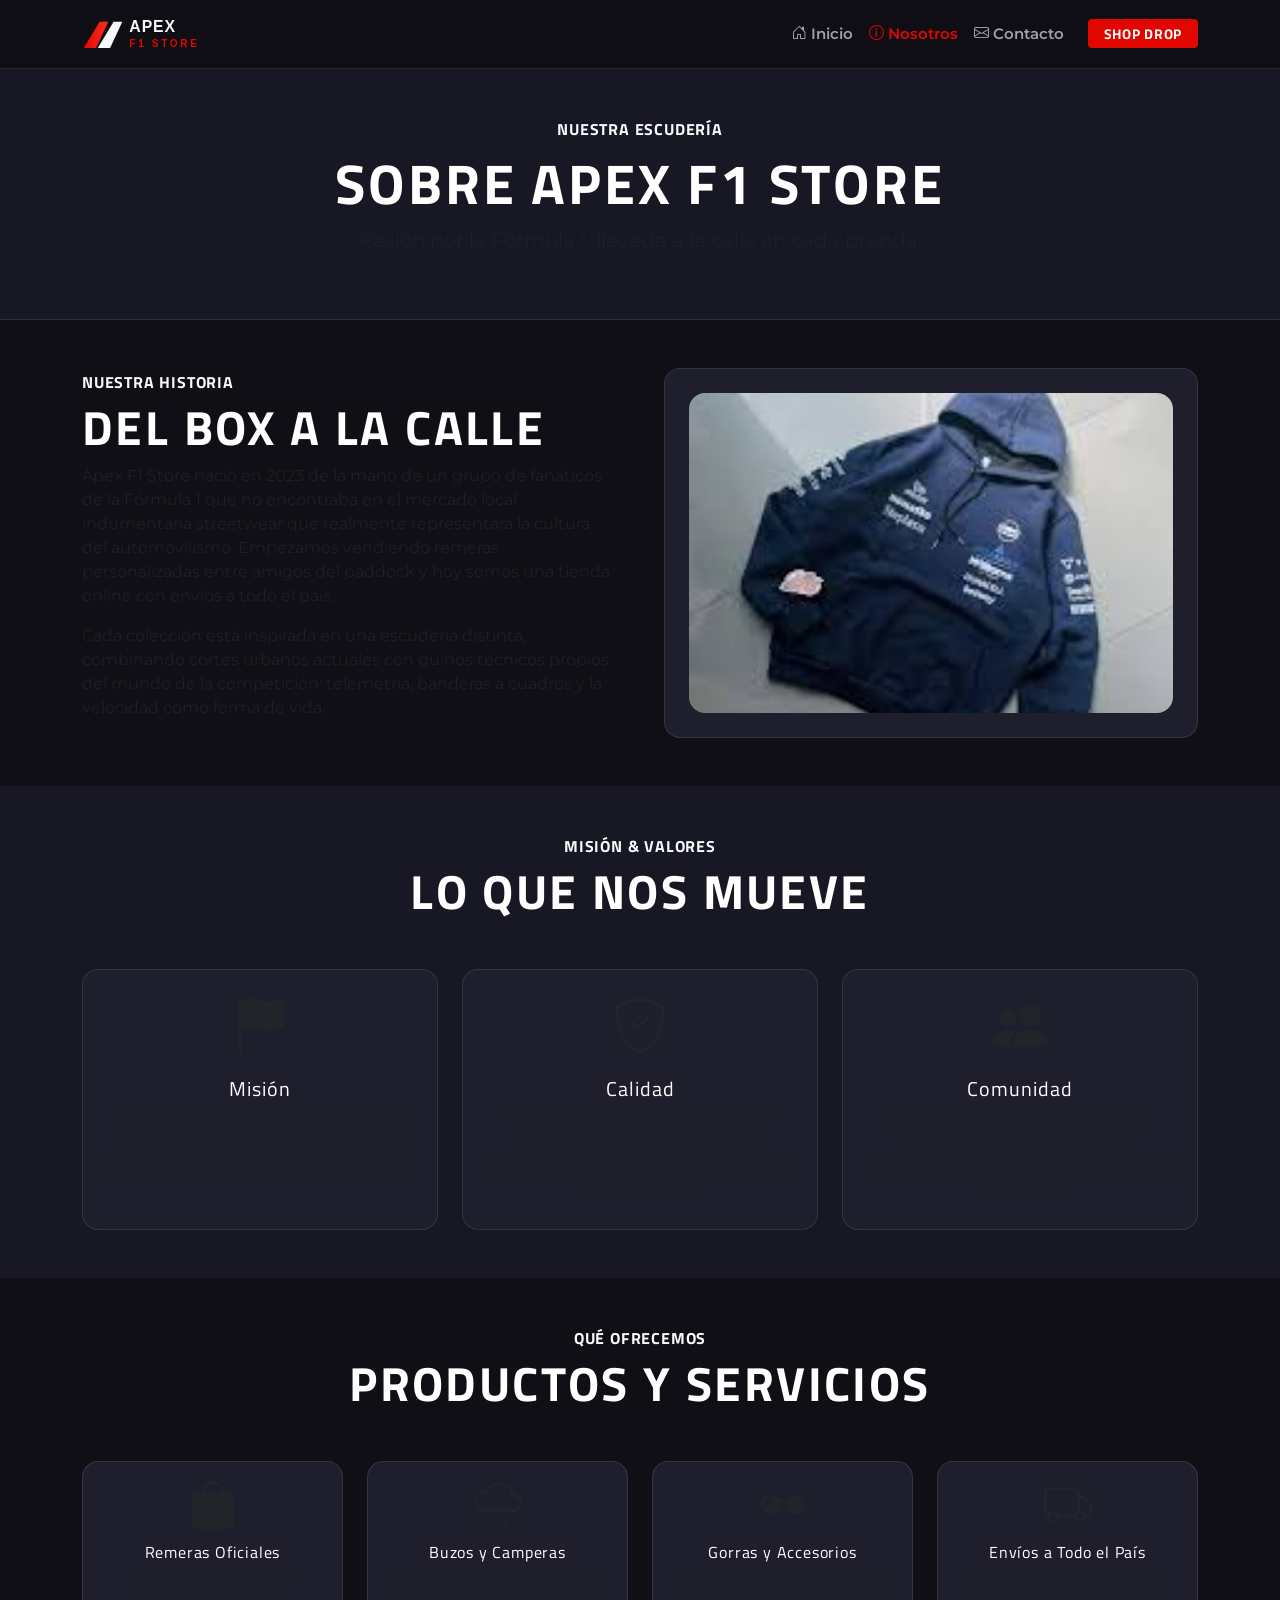
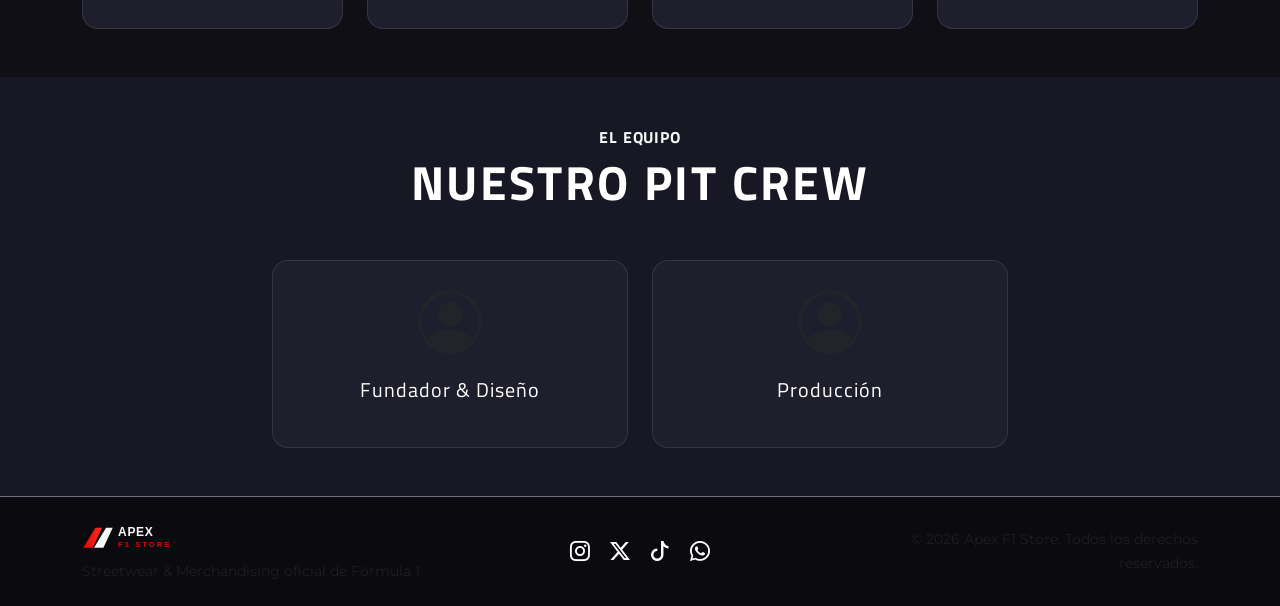
==== Tp Emprendimiento/info.html @ a6452fa3 "Add files via upload" ====
<!DOCTYPE html>
<html lang="es">
<head>
  <meta charset="UTF-8" />
  <meta name="viewport" content="width=device-width, initial-scale=1.0" />
  <title>Nosotros | Apex F1 Store</title>

  <!-- Google Fonts -->
  <link rel="preconnect" href="https://fonts.googleapis.com">
  <link rel="preconnect" href="https://fonts.gstatic.com" crossorigin>
  <link href="https://fonts.googleapis.com/css2?family=Montserrat:wght@400;600;700;800;900&family=Titillium+Web:ital,wght@0,400;0,700;1,700;1,900&display=swap" rel="stylesheet">

  <!-- Bootstrap 5 CSS -->
  <link href="https://cdn.jsdelivr.net/npm/bootstrap@5.3.2/dist/css/bootstrap.min.css" rel="stylesheet">
  <!-- Bootstrap Icons -->
  <link rel="stylesheet" href="https://cdn.jsdelivr.net/npm/bootstrap-icons@1.11.1/font/bootstrap-icons.css">

  <!-- CSS Personalizado -->
  <link rel="stylesheet" href="styles.css" />
</head>
<body>

  <!-- NAVBAR BOOTSTRAP -->
  <nav class="navbar navbar-expand-lg sticky-top">
    <div class="container">
      <a class="navbar-brand d-flex align-items-center" href="index.html">
        <img src="img/logo.svg" alt="Apex F1 Store Logo" class="brand-logo me-2">
      </a>
      <button class="navbar-toggler text-white border-0" type="button" data-bs-toggle="collapse" data-bs-target="#mainNavbar" aria-controls="mainNavbar" aria-expanded="false" aria-label="Navegación">
        <i class="bi bi-list fs-2 text-white"></i>
      </button>
      <div class="collapse navbar-collapse" id="mainNavbar">
        <ul class="navbar-nav ms-auto mb-2 mb-lg-0 align-items-lg-center">
          <li class="nav-item">
            <a class="nav-link" href="index.html"><i class="bi bi-house-door me-1"></i>Inicio</a>
          </li>
          <li class="nav-item">
            <a class="nav-link active" href="info.html"><i class="bi bi-info-circle me-1"></i>Nosotros</a>
          </li>
          <li class="nav-item">
            <a class="nav-link" href="contacto.html"><i class="bi bi-envelope me-1"></i>Contacto</a>
          </li>
          <li class="nav-item ms-lg-3">
            <a class="btn btn-f1-red btn-sm px-3 fw-bold font-racing" href="index.html#catalogo">SHOP DROP</a>
          </li>
        </ul>
      </div>
    </div>
  </nav>

  <!-- ENCABEZADO DE PÁGINA -->
  <header class="page-header py-5">
    <div class="container text-center">
      <span class="text-f1-red fw-bold text-uppercase tracking-widest font-racing">Nuestra Escudería</span>
      <h1 class="display-4 font-racing fw-bold text-white mt-2">SOBRE APEX F1 STORE</h1>
      <p class="text-muted lead">Pasión por la Fórmula 1, llevada a la calle en cada prenda.</p>
    </div>
  </header>

  <!-- HISTORIA -->
  <section class="py-5">
    <div class="container">
      <div class="row align-items-center g-5">
        <div class="col-lg-6">
          <span class="text-f1-red font-racing text-uppercase fw-bold">Nuestra Historia</span>
          <h2 class="display-5 font-racing fw-bold text-white mt-1">DEL BOX A LA CALLE</h2>
          <p class="text-muted">
            Apex F1 Store nació en 2023 de la mano de un grupo de fanáticos de la Fórmula 1 que no encontraba
            en el mercado local indumentaria streetwear que realmente representara la cultura del automovilismo.
            Empezamos vendiendo remeras personalizadas entre amigos del paddock y hoy somos una tienda online
            con envíos a todo el país.
          </p>
          <p class="text-muted">
            Cada colección está inspirada en una escudería distinta, combinando cortes urbanos actuales con
            guiños técnicos propios del mundo de la competición: telemetría, banderas a cuadros y la velocidad
            como forma de vida.
          </p>
        </div>
        <div class="col-lg-6">
          <div class="card card-product p-4 h-100">
            <img src="img/buzo-williams-2025.jpg" class="rounded-4 w-100" style="height: 320px; object-fit: cover;" alt="Historia Apex F1 Store">
          </div>
        </div>
      </div>
    </div>
  </section>

  <!-- MISIÓN Y VALORES -->
  <section class="py-5 bg-dark-panel">
    <div class="container">
      <div class="text-center mb-5">
        <span class="text-f1-red font-racing text-uppercase fw-bold">Misión &amp; Valores</span>
        <h2 class="display-5 font-racing fw-bold text-white mt-1">LO QUE NOS MUEVE</h2>
      </div>
      <div class="row g-4">
        <div class="col-md-4">
          <div class="card card-product h-100 p-4 text-center">
            <i class="bi bi-flag-fill display-4 text-f1-red mb-3"></i>
            <h5 class="font-racing text-white">Misión</h5>
            <p class="text-muted mb-0">Acercar la pasión por la F1 a cualquier persona a través de indumentaria de calidad, diseño propio y precios justos.</p>
          </div>
        </div>
        <div class="col-md-4">
          <div class="card card-product h-100 p-4 text-center">
            <i class="bi bi-shield-check display-4 text-f1-red mb-3"></i>
            <h5 class="font-racing text-white">Calidad</h5>
            <p class="text-muted mb-0">Trabajamos con telas premium y procesos de estampado de alta densidad para que cada prenda dure temporadas.</p>
          </div>
        </div>
        <div class="col-md-4">
          <div class="card card-product h-100 p-4 text-center">
            <i class="bi bi-people-fill display-4 text-f1-red mb-3"></i>
            <h5 class="font-racing text-white">Comunidad</h5>
            <p class="text-muted mb-0">Construimos una comunidad de fanáticos del motorsport que comparten drops, sorteos y contenido exclusivo.</p>
          </div>
        </div>
      </div>
    </div>
  </section>

  <!-- PRODUCTOS / SERVICIOS -->
  <section class="py-5">
    <div class="container">
      <div class="text-center mb-5">
        <span class="text-f1-red font-racing text-uppercase fw-bold">Qué Ofrecemos</span>
        <h2 class="display-5 font-racing fw-bold text-white mt-1">PRODUCTOS Y SERVICIOS</h2>
      </div>
      <div class="row g-4">
        <div class="col-md-3 col-6">
          <div class="card card-product h-100 p-3 text-center">
            <i class="bi bi-bag-fill display-5 text-f1-red mb-2"></i>
            <h6 class="font-racing text-white">Remeras Oficiales</h6>
            <p class="text-muted small mb-0">Diseños exclusivos por escudería.</p>
          </div>
        </div>
        <div class="col-md-3 col-6">
          <div class="card card-product h-100 p-3 text-center">
            <i class="bi bi-cloud-snow display-5 text-f1-red mb-2"></i>
            <h6 class="font-racing text-white">Buzos y Camperas</h6>
            <p class="text-muted small mb-0">Abrigo premium para cualquier clima.</p>
          </div>
        </div>
        <div class="col-md-3 col-6">
          <div class="card card-product h-100 p-3 text-center">
            <i class="bi bi-sunglasses display-5 text-f1-red mb-2"></i>
            <h6 class="font-racing text-white">Gorras y Accesorios</h6>
            <p class="text-muted small mb-0">Coleccionables de tus pilotos favoritos.</p>
          </div>
        </div>
        <div class="col-md-3 col-6">
          <div class="card card-product h-100 p-3 text-center">
            <i class="bi bi-truck display-5 text-f1-red mb-2"></i>
            <h6 class="font-racing text-white">Envíos a Todo el País</h6>
            <p class="text-muted small mb-0">Empaque premium estilo pit stop.</p>
          </div>
        </div>
      </div>
    </div>
  </section>

  <!-- EQUIPO -->
  <section class="py-5 bg-dark-panel">
    <div class="container">
      <div class="text-center mb-5">
        <span class="text-f1-red font-racing text-uppercase fw-bold">El Equipo</span>
        <h2 class="display-5 font-racing fw-bold text-white mt-1">NUESTRO PIT CREW</h2>
      </div>
      <div class="row g-4 justify-content-center">
        <div class="col-md-4 col-sm-6">
          <div class="card card-product h-100 p-4 text-center">
            <i class="bi bi-person-circle display-3 text-f1-red mb-3"></i>
            <h5 class="font-racing text-white mb-0">Fundador &amp; Diseño</h5>
            <span class="text-muted small">Dirección creativa y diseño de colecciones</span>
          </div>
        </div>
        <div class="col-md-4 col-sm-6">
          <div class="card card-product h-100 p-4 text-center">
            <i class="bi bi-person-circle display-3 text-f1-red mb-3"></i>
            <h5 class="font-racing text-white mb-0">Producción</h5>
            <span class="text-muted small">Calidad, confección y control de stock</span>
          </div>
        </div>
      </div>
    </div>
  </section>

  <!-- FOOTER -->
  <footer class="footer py-4 border-top border-secondary">
    <div class="container">
      <div class="row align-items-center gy-3">
        <div class="col-md-4 text-center text-md-start">
          <img src="img/logo.svg" alt="Apex F1 Store Logo" class="footer-logo mb-2">
          <p class="text-muted small mb-0">Streetwear & Merchandising oficial de Fórmula 1.</p>
        </div>
        <div class="col-md-4 text-center">
          <div class="social-links">
            <a href="#" class="me-3 text-white fs-5"><i class="bi bi-instagram"></i></a>
            <a href="#" class="me-3 text-white fs-5"><i class="bi bi-twitter-x"></i></a>
            <a href="#" class="me-3 text-white fs-5"><i class="bi bi-tiktok"></i></a>
            <a href="#" class="text-white fs-5"><i class="bi bi-whatsapp"></i></a>
          </div>
        </div>
        <div class="col-md-4 text-center text-md-end">
          <span class="text-muted small">&copy; <span id="year"></span> Apex F1 Store. Todos los derechos reservados.</span>
        </div>
      </div>
    </div>
  </footer>

  <!-- BOTÓN VOLVER ARRIBA -->
  <button id="btn-back-to-top" class="btn btn-f1-red btn-floating" title="Volver arriba">
    <i class="bi bi-arrow-up"></i>
  </button>

  <!-- Bootstrap 5 JS Bundle -->
  <script src="https://cdn.jsdelivr.net/npm/bootstrap@5.3.2/dist/js/bootstrap.bundle.min.js"></script>
  <!-- JS Personalizado -->
  <script src="script.js"></script>
</body>
</html>
---- Tp Emprendimiento/styles.css ----
/* PALETA DE COLORES Y VARIABLES F1 */
:root {
  --f1-red: #e10600;
  --f1-red-hover: #b80500;
  --bg-dark: #0f0f15;
  --bg-dark-panel: #181824;
  --bg-card: #1e1e2d;
  --text-light: #f8f9fa;
  --text-muted: #a0a0b0;
  --border-subtle: rgba(255, 255, 255, 0.1);
  --font-racing: 'Titillium Web', 'Montserrat', sans-serif;
  --font-body: 'Montserrat', sans-serif;
}

body {
  background-color: var(--bg-dark);
  color: var(--text-light);
  font-family: var(--font-body);
  overflow-x: hidden;
}

.font-racing {
  font-family: var(--font-racing);
  letter-spacing: 0.05em;
}

/* NAVBAR */
.navbar {
  background-color: rgba(15, 15, 21, 0.94);
  backdrop-filter: blur(12px);
  border-bottom: 1px solid var(--border-subtle);
}

.brand-logo {
  height: 42px;
  width: auto;
}

.navbar-nav .nav-link {
  color: var(--text-muted);
  font-weight: 600;
  font-size: 0.95rem;
  transition: color 0.3s ease;
}

.navbar-nav .nav-link:hover,
.navbar-nav .nav-link.active {
  color: var(--f1-red) !important;
}

/* BOTONES */
.btn-f1-red {
  background-color: var(--f1-red);
  color: #ffffff;
  border: none;
  transition: all 0.3s ease;
}

.btn-f1-red:hover {
  background-color: var(--f1-red-hover);
  color: #ffffff;
  transform: translateY(-2px);
  box-shadow: 0 8px 20px rgba(225, 6, 0, 0.4);
}

.btn-outline-f1 {
  border: 1px solid var(--f1-red);
  color: var(--f1-red);
  background: transparent;
  transition: all 0.3s ease;
}

.btn-outline-f1:hover {
  background-color: var(--f1-red);
  color: #ffffff;
}

/* CARRUSEL DE IMÁGENES */
.carousel-img {
  height: 60vh;
  min-height: 400px;
  object-fit: cover;
  filter: brightness(0.75);
}

.carousel-overlay {
  position: absolute;
  top: 0;
  left: 0;
  width: 100%;
  height: 100%;
  background: linear-gradient(180deg, rgba(15,15,21,0.2) 0%, rgba(15,15,21,0.9) 100%);
  z-index: 1;
}

.carousel-caption {
  z-index: 2;
  bottom: 15%;
}

/* STRIP DE MARCAS */
.brand-strip {
  background-color: #12121a;
  font-family: var(--font-racing);
  font-weight: 700;
  letter-spacing: 0.2em;
  color: var(--text-muted);
  font-size: 0.85rem;
}

/* BOTONES DE FILTRO */
.btn-filter {
  background-color: var(--bg-dark-panel);
  color: var(--text-muted);
  border: 1px solid var(--border-subtle);
  border-radius: 30px;
  padding: 6px 18px;
  font-weight: 600;
  transition: all 0.3s ease;
}

.btn-filter:hover,
.btn-filter.active {
  background-color: var(--f1-red);
  color: #ffffff;
  border-color: var(--f1-red);
}

/* TARJETAS DE PRODUCTOS */
.card-product {
  background-color: var(--bg-card);
  border: 1px solid var(--border-subtle);
  border-radius: 16px;
  overflow: hidden;
  position: relative;
  transition: transform 0.3s ease, box-shadow 0.3s ease;
}

.card-product:hover {
  transform: translateY(-8px);
  box-shadow: 0 12px 30px rgba(0, 0, 0, 0.5);
  border-color: var(--f1-red);
}

.card-product .card-img-top {
  height: 280px;
  object-fit: cover;
}

.badge-tag {
  position: absolute;
  top: 12px;
  left: 12px;
  background-color: rgba(225, 6, 0, 0.88);
  color: #ffffff;
  padding: 4px 12px;
  border-radius: 20px;
  font-size: 0.75rem;
  font-weight: 700;
  text-transform: uppercase;
}

.price-tag {
  font-family: var(--font-racing);
  font-size: 1.25rem;
  font-weight: 800;
  color: #ffffff;
}

/* SECCIÓN PIT STOP */
.bg-dark-panel {
  background-color: var(--bg-dark-panel);
}

.pit-box-card {
  background: linear-gradient(145deg, #181824, #12121a);
}

/* FORMULARIOS */
.form-f1 {
  background-color: var(--bg-dark);
  border: 1px solid var(--border-subtle);
  color: #ffffff;
  border-radius: 8px;
  padding: 12px 16px;
}

.form-f1:focus {
  background-color: var(--bg-dark);
  border-color: var(--f1-red);
  color: #ffffff;
  box-shadow: 0 0 0 0.25rem rgba(225, 6, 0, 0.25);
}

/* FOOTER */
.footer {
  background-color: #0b0b0f;
}

.footer-logo {
  height: 32px;
}

/* ENCABEZADO DE PÁGINAS INTERNAS (Nosotros / Contacto) */
.page-header {
  background-color: var(--bg-dark-panel);
  border-bottom: 1px solid var(--border-subtle);
}

/* BOTÓN VOLVER ARRIBA */
.btn-floating {
  position: fixed;
  bottom: 24px;
  right: 24px;
  width: 48px;
  height: 48px;
  border-radius: 50%;
  display: none;
  align-items: center;
  justify-content: center;
  z-index: 999;
  box-shadow: 0 4px 15px rgba(225, 6, 0, 0.5);
}
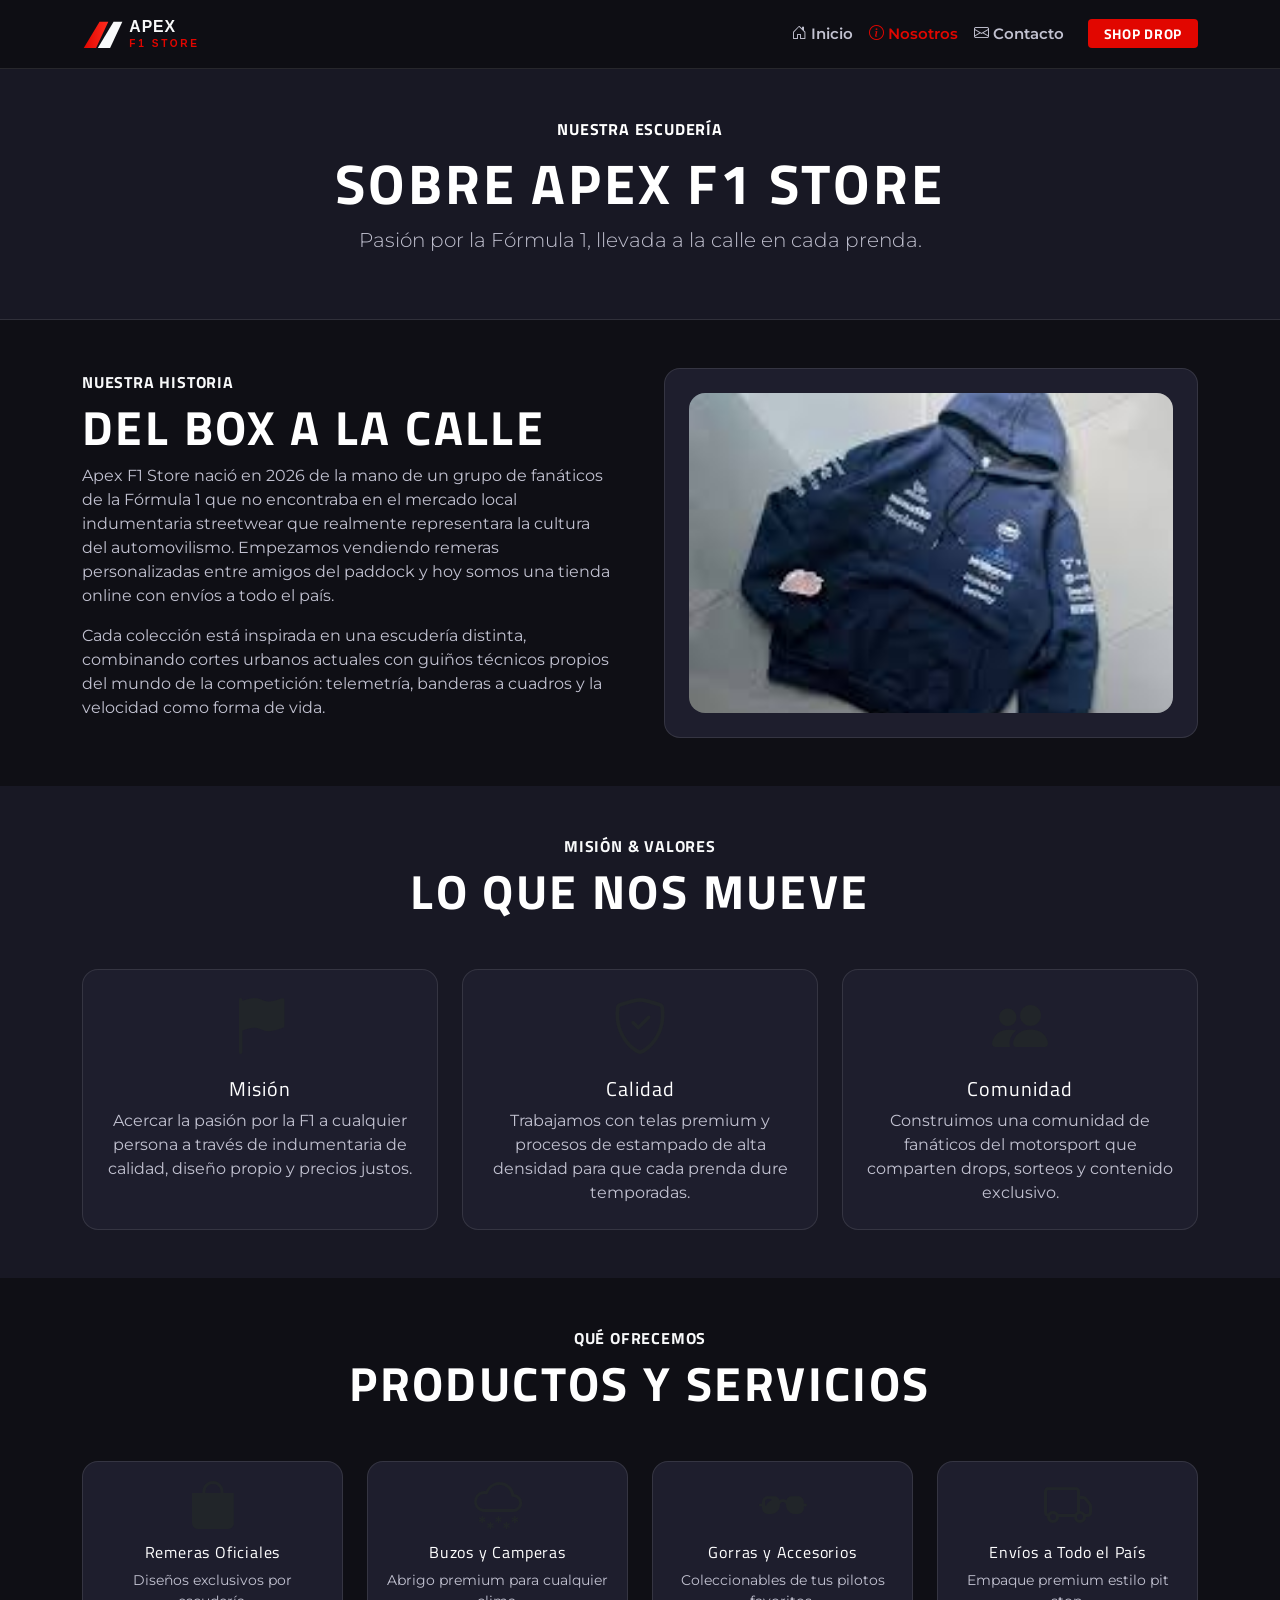
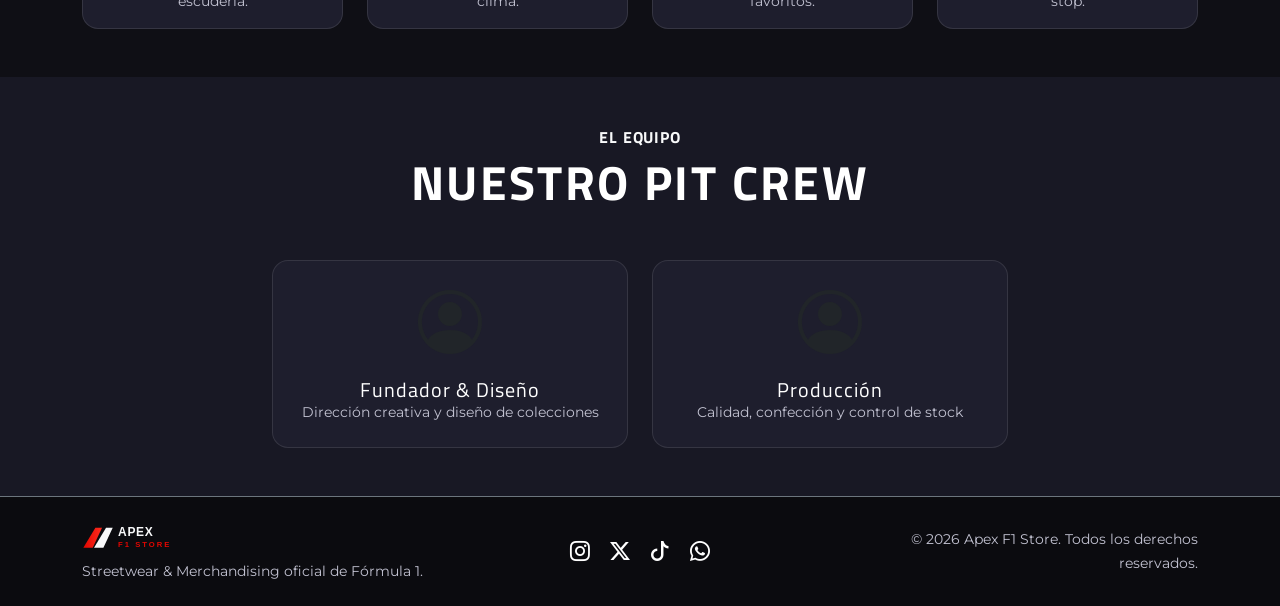
==== commit 3f1109af: "Add files via upload" ====
--- a/Tp Emprendimiento/info.html
+++ b/Tp Emprendimiento/info.html
@@ -1,220 +1,219 @@
 <!DOCTYPE html>
 <html lang="es">
+
 <head>
-  <meta charset="UTF-8" />
-  <meta name="viewport" content="width=device-width, initial-scale=1.0" />
-  <title>Nosotros | Apex F1 Store</title>
-
-  <!-- Google Fonts -->
-  <link rel="preconnect" href="https://fonts.googleapis.com">
-  <link rel="preconnect" href="https://fonts.gstatic.com" crossorigin>
-  <link href="https://fonts.googleapis.com/css2?family=Montserrat:wght@400;600;700;800;900&family=Titillium+Web:ital,wght@0,400;0,700;1,700;1,900&display=swap" rel="stylesheet">
-
-  <!-- Bootstrap 5 CSS -->
-  <link href="https://cdn.jsdelivr.net/npm/bootstrap@5.3.2/dist/css/bootstrap.min.css" rel="stylesheet">
-  <!-- Bootstrap Icons -->
-  <link rel="stylesheet" href="https://cdn.jsdelivr.net/npm/bootstrap-icons@1.11.1/font/bootstrap-icons.css">
-
-  <!-- CSS Personalizado -->
-  <link rel="stylesheet" href="styles.css" />
+    <meta charset="UTF-8" />
+    <meta name="viewport" content="width=device-width, initial-scale=1.0" />
+    <title>Nosotros | Apex F1 Store</title>
+
+    <!-- Google Fonts -->
+    <link rel="preconnect" href="https://fonts.googleapis.com">
+    <link rel="preconnect" href="https://fonts.gstatic.com" crossorigin>
+    <link href="https://fonts.googleapis.com/css2?family=Montserrat:wght@400;600;700;800;900&family=Titillium+Web:ital,wght@0,400;0,700;1,700;1,900&display=swap" rel="stylesheet">
+
+    <!-- Bootstrap 5 CSS -->
+    <link href="https://cdn.jsdelivr.net/npm/bootstrap@5.3.2/dist/css/bootstrap.min.css" rel="stylesheet">
+    <!-- Bootstrap Icons -->
+    <link rel="stylesheet" href="https://cdn.jsdelivr.net/npm/bootstrap-icons@1.11.1/font/bootstrap-icons.css">
+
+    <!-- CSS Personalizado -->
+    <link rel="stylesheet" href="styles.css" />
 </head>
+
 <body>
 
-  <!-- NAVBAR BOOTSTRAP -->
-  <nav class="navbar navbar-expand-lg sticky-top">
-    <div class="container">
-      <a class="navbar-brand d-flex align-items-center" href="index.html">
-        <img src="img/logo.svg" alt="Apex F1 Store Logo" class="brand-logo me-2">
-      </a>
-      <button class="navbar-toggler text-white border-0" type="button" data-bs-toggle="collapse" data-bs-target="#mainNavbar" aria-controls="mainNavbar" aria-expanded="false" aria-label="Navegación">
+    <!-- NAVBAR BOOTSTRAP -->
+    <nav class="navbar navbar-expand-lg sticky-top">
+        <div class="container">
+            <a class="navbar-brand d-flex align-items-center" href="index.html">
+                <img src="img/logo.svg" alt="Apex F1 Store Logo" class="brand-logo me-2">
+            </a>
+            <button class="navbar-toggler text-white border-0" type="button" data-bs-toggle="collapse" data-bs-target="#mainNavbar" aria-controls="mainNavbar" aria-expanded="false" aria-label="Navegación">
         <i class="bi bi-list fs-2 text-white"></i>
       </button>
-      <div class="collapse navbar-collapse" id="mainNavbar">
-        <ul class="navbar-nav ms-auto mb-2 mb-lg-0 align-items-lg-center">
-          <li class="nav-item">
-            <a class="nav-link" href="index.html"><i class="bi bi-house-door me-1"></i>Inicio</a>
-          </li>
-          <li class="nav-item">
-            <a class="nav-link active" href="info.html"><i class="bi bi-info-circle me-1"></i>Nosotros</a>
-          </li>
-          <li class="nav-item">
-            <a class="nav-link" href="contacto.html"><i class="bi bi-envelope me-1"></i>Contacto</a>
-          </li>
-          <li class="nav-item ms-lg-3">
-            <a class="btn btn-f1-red btn-sm px-3 fw-bold font-racing" href="index.html#catalogo">SHOP DROP</a>
-          </li>
-        </ul>
-      </div>
-    </div>
-  </nav>
-
-  <!-- ENCABEZADO DE PÁGINA -->
-  <header class="page-header py-5">
-    <div class="container text-center">
-      <span class="text-f1-red fw-bold text-uppercase tracking-widest font-racing">Nuestra Escudería</span>
-      <h1 class="display-4 font-racing fw-bold text-white mt-2">SOBRE APEX F1 STORE</h1>
-      <p class="text-muted lead">Pasión por la Fórmula 1, llevada a la calle en cada prenda.</p>
-    </div>
-  </header>
-
-  <!-- HISTORIA -->
-  <section class="py-5">
-    <div class="container">
-      <div class="row align-items-center g-5">
-        <div class="col-lg-6">
-          <span class="text-f1-red font-racing text-uppercase fw-bold">Nuestra Historia</span>
-          <h2 class="display-5 font-racing fw-bold text-white mt-1">DEL BOX A LA CALLE</h2>
-          <p class="text-muted">
-            Apex F1 Store nació en 2023 de la mano de un grupo de fanáticos de la Fórmula 1 que no encontraba
-            en el mercado local indumentaria streetwear que realmente representara la cultura del automovilismo.
-            Empezamos vendiendo remeras personalizadas entre amigos del paddock y hoy somos una tienda online
-            con envíos a todo el país.
-          </p>
-          <p class="text-muted">
-            Cada colección está inspirada en una escudería distinta, combinando cortes urbanos actuales con
-            guiños técnicos propios del mundo de la competición: telemetría, banderas a cuadros y la velocidad
-            como forma de vida.
-          </p>
-        </div>
-        <div class="col-lg-6">
-          <div class="card card-product p-4 h-100">
-            <img src="img/buzo-williams-2025.jpg" class="rounded-4 w-100" style="height: 320px; object-fit: cover;" alt="Historia Apex F1 Store">
-          </div>
-        </div>
-      </div>
-    </div>
-  </section>
-
-  <!-- MISIÓN Y VALORES -->
-  <section class="py-5 bg-dark-panel">
-    <div class="container">
-      <div class="text-center mb-5">
-        <span class="text-f1-red font-racing text-uppercase fw-bold">Misión &amp; Valores</span>
-        <h2 class="display-5 font-racing fw-bold text-white mt-1">LO QUE NOS MUEVE</h2>
-      </div>
-      <div class="row g-4">
-        <div class="col-md-4">
-          <div class="card card-product h-100 p-4 text-center">
-            <i class="bi bi-flag-fill display-4 text-f1-red mb-3"></i>
-            <h5 class="font-racing text-white">Misión</h5>
-            <p class="text-muted mb-0">Acercar la pasión por la F1 a cualquier persona a través de indumentaria de calidad, diseño propio y precios justos.</p>
-          </div>
-        </div>
-        <div class="col-md-4">
-          <div class="card card-product h-100 p-4 text-center">
-            <i class="bi bi-shield-check display-4 text-f1-red mb-3"></i>
-            <h5 class="font-racing text-white">Calidad</h5>
-            <p class="text-muted mb-0">Trabajamos con telas premium y procesos de estampado de alta densidad para que cada prenda dure temporadas.</p>
-          </div>
-        </div>
-        <div class="col-md-4">
-          <div class="card card-product h-100 p-4 text-center">
-            <i class="bi bi-people-fill display-4 text-f1-red mb-3"></i>
-            <h5 class="font-racing text-white">Comunidad</h5>
-            <p class="text-muted mb-0">Construimos una comunidad de fanáticos del motorsport que comparten drops, sorteos y contenido exclusivo.</p>
-          </div>
-        </div>
-      </div>
-    </div>
-  </section>
-
-  <!-- PRODUCTOS / SERVICIOS -->
-  <section class="py-5">
-    <div class="container">
-      <div class="text-center mb-5">
-        <span class="text-f1-red font-racing text-uppercase fw-bold">Qué Ofrecemos</span>
-        <h2 class="display-5 font-racing fw-bold text-white mt-1">PRODUCTOS Y SERVICIOS</h2>
-      </div>
-      <div class="row g-4">
-        <div class="col-md-3 col-6">
-          <div class="card card-product h-100 p-3 text-center">
-            <i class="bi bi-bag-fill display-5 text-f1-red mb-2"></i>
-            <h6 class="font-racing text-white">Remeras Oficiales</h6>
-            <p class="text-muted small mb-0">Diseños exclusivos por escudería.</p>
-          </div>
-        </div>
-        <div class="col-md-3 col-6">
-          <div class="card card-product h-100 p-3 text-center">
-            <i class="bi bi-cloud-snow display-5 text-f1-red mb-2"></i>
-            <h6 class="font-racing text-white">Buzos y Camperas</h6>
-            <p class="text-muted small mb-0">Abrigo premium para cualquier clima.</p>
-          </div>
-        </div>
-        <div class="col-md-3 col-6">
-          <div class="card card-product h-100 p-3 text-center">
-            <i class="bi bi-sunglasses display-5 text-f1-red mb-2"></i>
-            <h6 class="font-racing text-white">Gorras y Accesorios</h6>
-            <p class="text-muted small mb-0">Coleccionables de tus pilotos favoritos.</p>
-          </div>
-        </div>
-        <div class="col-md-3 col-6">
-          <div class="card card-product h-100 p-3 text-center">
-            <i class="bi bi-truck display-5 text-f1-red mb-2"></i>
-            <h6 class="font-racing text-white">Envíos a Todo el País</h6>
-            <p class="text-muted small mb-0">Empaque premium estilo pit stop.</p>
-          </div>
-        </div>
-      </div>
-    </div>
-  </section>
-
-  <!-- EQUIPO -->
-  <section class="py-5 bg-dark-panel">
-    <div class="container">
-      <div class="text-center mb-5">
-        <span class="text-f1-red font-racing text-uppercase fw-bold">El Equipo</span>
-        <h2 class="display-5 font-racing fw-bold text-white mt-1">NUESTRO PIT CREW</h2>
-      </div>
-      <div class="row g-4 justify-content-center">
-        <div class="col-md-4 col-sm-6">
-          <div class="card card-product h-100 p-4 text-center">
-            <i class="bi bi-person-circle display-3 text-f1-red mb-3"></i>
-            <h5 class="font-racing text-white mb-0">Fundador &amp; Diseño</h5>
-            <span class="text-muted small">Dirección creativa y diseño de colecciones</span>
-          </div>
-        </div>
-        <div class="col-md-4 col-sm-6">
-          <div class="card card-product h-100 p-4 text-center">
-            <i class="bi bi-person-circle display-3 text-f1-red mb-3"></i>
-            <h5 class="font-racing text-white mb-0">Producción</h5>
-            <span class="text-muted small">Calidad, confección y control de stock</span>
-          </div>
-        </div>
-      </div>
-    </div>
-  </section>
-
-  <!-- FOOTER -->
-  <footer class="footer py-4 border-top border-secondary">
-    <div class="container">
-      <div class="row align-items-center gy-3">
-        <div class="col-md-4 text-center text-md-start">
-          <img src="img/logo.svg" alt="Apex F1 Store Logo" class="footer-logo mb-2">
-          <p class="text-muted small mb-0">Streetwear & Merchandising oficial de Fórmula 1.</p>
-        </div>
-        <div class="col-md-4 text-center">
-          <div class="social-links">
-            <a href="#" class="me-3 text-white fs-5"><i class="bi bi-instagram"></i></a>
-            <a href="#" class="me-3 text-white fs-5"><i class="bi bi-twitter-x"></i></a>
-            <a href="#" class="me-3 text-white fs-5"><i class="bi bi-tiktok"></i></a>
-            <a href="#" class="text-white fs-5"><i class="bi bi-whatsapp"></i></a>
-          </div>
-        </div>
-        <div class="col-md-4 text-center text-md-end">
-          <span class="text-muted small">&copy; <span id="year"></span> Apex F1 Store. Todos los derechos reservados.</span>
-        </div>
-      </div>
-    </div>
-  </footer>
-
-  <!-- BOTÓN VOLVER ARRIBA -->
-  <button id="btn-back-to-top" class="btn btn-f1-red btn-floating" title="Volver arriba">
+            <div class="collapse navbar-collapse" id="mainNavbar">
+                <ul class="navbar-nav ms-auto mb-2 mb-lg-0 align-items-lg-center">
+                    <li class="nav-item">
+                        <a class="nav-link" href="index.html"><i class="bi bi-house-door me-1"></i>Inicio</a>
+                    </li>
+                    <li class="nav-item">
+                        <a class="nav-link active" href="info.html"><i class="bi bi-info-circle me-1"></i>Nosotros</a>
+                    </li>
+                    <li class="nav-item">
+                        <a class="nav-link" href="contacto.html"><i class="bi bi-envelope me-1"></i>Contacto</a>
+                    </li>
+                    <li class="nav-item ms-lg-3">
+                        <a class="btn btn-f1-red btn-sm px-3 fw-bold font-racing" href="index.html#catalogo">SHOP DROP</a>
+                    </li>
+                </ul>
+            </div>
+        </div>
+    </nav>
+
+    <!-- ENCABEZADO DE PÁGINA -->
+    <header class="page-header py-5">
+        <div class="container text-center">
+            <span class="text-f1-red fw-bold text-uppercase tracking-widest font-racing">Nuestra Escudería</span>
+            <h1 class="display-4 font-racing fw-bold text-white mt-2">SOBRE APEX F1 STORE</h1>
+            <p class="text-muted lead">Pasión por la Fórmula 1, llevada a la calle en cada prenda.</p>
+        </div>
+    </header>
+
+    <!-- HISTORIA -->
+    <section class="py-5">
+        <div class="container">
+            <div class="row align-items-center g-5">
+                <div class="col-lg-6">
+                    <span class="text-f1-red font-racing text-uppercase fw-bold">Nuestra Historia</span>
+                    <h2 class="display-5 font-racing fw-bold text-white mt-1">DEL BOX A LA CALLE</h2>
+                    <p class="text-muted">
+                        Apex F1 Store nació en 2026 de la mano de un grupo de fanáticos de la Fórmula 1 que no encontraba en el mercado local indumentaria streetwear que realmente representara la cultura del automovilismo. Empezamos vendiendo remeras personalizadas entre amigos
+                        del paddock y hoy somos una tienda online con envíos a todo el país.
+                    </p>
+                    <p class="text-muted">
+                        Cada colección está inspirada en una escudería distinta, combinando cortes urbanos actuales con guiños técnicos propios del mundo de la competición: telemetría, banderas a cuadros y la velocidad como forma de vida.
+                    </p>
+                </div>
+                <div class="col-lg-6">
+                    <div class="card card-product p-4 h-100">
+                        <img src="img/buzo-williams-2025.jpg" class="rounded-4 w-100" style="height: 320px; object-fit: cover;" alt="Historia Apex F1 Store">
+                    </div>
+                </div>
+            </div>
+        </div>
+    </section>
+
+    <!-- MISIÓN Y VALORES -->
+    <section class="py-5 bg-dark-panel">
+        <div class="container">
+            <div class="text-center mb-5">
+                <span class="text-f1-red font-racing text-uppercase fw-bold">Misión &amp; Valores</span>
+                <h2 class="display-5 font-racing fw-bold text-white mt-1">LO QUE NOS MUEVE</h2>
+            </div>
+            <div class="row g-4">
+                <div class="col-md-4">
+                    <div class="card card-product h-100 p-4 text-center">
+                        <i class="bi bi-flag-fill display-4 text-f1-red mb-3"></i>
+                        <h5 class="font-racing text-white">Misión</h5>
+                        <p class="text-muted mb-0">Acercar la pasión por la F1 a cualquier persona a través de indumentaria de calidad, diseño propio y precios justos.</p>
+                    </div>
+                </div>
+                <div class="col-md-4">
+                    <div class="card card-product h-100 p-4 text-center">
+                        <i class="bi bi-shield-check display-4 text-f1-red mb-3"></i>
+                        <h5 class="font-racing text-white">Calidad</h5>
+                        <p class="text-muted mb-0">Trabajamos con telas premium y procesos de estampado de alta densidad para que cada prenda dure temporadas.</p>
+                    </div>
+                </div>
+                <div class="col-md-4">
+                    <div class="card card-product h-100 p-4 text-center">
+                        <i class="bi bi-people-fill display-4 text-f1-red mb-3"></i>
+                        <h5 class="font-racing text-white">Comunidad</h5>
+                        <p class="text-muted mb-0">Construimos una comunidad de fanáticos del motorsport que comparten drops, sorteos y contenido exclusivo.</p>
+                    </div>
+                </div>
+            </div>
+        </div>
+    </section>
+
+    <!-- PRODUCTOS / SERVICIOS -->
+    <section class="py-5">
+        <div class="container">
+            <div class="text-center mb-5">
+                <span class="text-f1-red font-racing text-uppercase fw-bold">Qué Ofrecemos</span>
+                <h2 class="display-5 font-racing fw-bold text-white mt-1">PRODUCTOS Y SERVICIOS</h2>
+            </div>
+            <div class="row g-4">
+                <div class="col-md-3 col-6">
+                    <div class="card card-product h-100 p-3 text-center">
+                        <i class="bi bi-bag-fill display-5 text-f1-red mb-2"></i>
+                        <h6 class="font-racing text-white">Remeras Oficiales</h6>
+                        <p class="text-muted small mb-0">Diseños exclusivos por escudería.</p>
+                    </div>
+                </div>
+                <div class="col-md-3 col-6">
+                    <div class="card card-product h-100 p-3 text-center">
+                        <i class="bi bi-cloud-snow display-5 text-f1-red mb-2"></i>
+                        <h6 class="font-racing text-white">Buzos y Camperas</h6>
+                        <p class="text-muted small mb-0">Abrigo premium para cualquier clima.</p>
+                    </div>
+                </div>
+                <div class="col-md-3 col-6">
+                    <div class="card card-product h-100 p-3 text-center">
+                        <i class="bi bi-sunglasses display-5 text-f1-red mb-2"></i>
+                        <h6 class="font-racing text-white">Gorras y Accesorios</h6>
+                        <p class="text-muted small mb-0">Coleccionables de tus pilotos favoritos.</p>
+                    </div>
+                </div>
+                <div class="col-md-3 col-6">
+                    <div class="card card-product h-100 p-3 text-center">
+                        <i class="bi bi-truck display-5 text-f1-red mb-2"></i>
+                        <h6 class="font-racing text-white">Envíos a Todo el País</h6>
+                        <p class="text-muted small mb-0">Empaque premium estilo pit stop.</p>
+                    </div>
+                </div>
+            </div>
+        </div>
+    </section>
+
+    <!-- EQUIPO -->
+    <section class="py-5 bg-dark-panel">
+        <div class="container">
+            <div class="text-center mb-5">
+                <span class="text-f1-red font-racing text-uppercase fw-bold">El Equipo</span>
+                <h2 class="display-5 font-racing fw-bold text-white mt-1">NUESTRO PIT CREW</h2>
+            </div>
+            <div class="row g-4 justify-content-center">
+                <div class="col-md-4 col-sm-6">
+                    <div class="card card-product h-100 p-4 text-center">
+                        <i class="bi bi-person-circle display-3 text-f1-red mb-3"></i>
+                        <h5 class="font-racing text-white mb-0">Fundador &amp; Diseño</h5>
+                        <span class="text-muted small">Dirección creativa y diseño de colecciones</span>
+                    </div>
+                </div>
+                <div class="col-md-4 col-sm-6">
+                    <div class="card card-product h-100 p-4 text-center">
+                        <i class="bi bi-person-circle display-3 text-f1-red mb-3"></i>
+                        <h5 class="font-racing text-white mb-0">Producción</h5>
+                        <span class="text-muted small">Calidad, confección y control de stock</span>
+                    </div>
+                </div>
+            </div>
+        </div>
+    </section>
+
+    <!-- FOOTER -->
+    <footer class="footer py-4 border-top border-secondary">
+        <div class="container">
+            <div class="row align-items-center gy-3">
+                <div class="col-md-4 text-center text-md-start">
+                    <img src="img/logo.svg" alt="Apex F1 Store Logo" class="footer-logo mb-2">
+                    <p class="text-muted small mb-0">Streetwear & Merchandising oficial de Fórmula 1.</p>
+                </div>
+                <div class="col-md-4 text-center">
+                    <div class="social-links">
+                        <a href="#" class="me-3 text-white fs-5"><i class="bi bi-instagram"></i></a>
+                        <a href="#" class="me-3 text-white fs-5"><i class="bi bi-twitter-x"></i></a>
+                        <a href="#" class="me-3 text-white fs-5"><i class="bi bi-tiktok"></i></a>
+                        <a href="#" class="text-white fs-5"><i class="bi bi-whatsapp"></i></a>
+                    </div>
+                </div>
+                <div class="col-md-4 text-center text-md-end">
+                    <span class="text-muted small">&copy; <span id="year"></span> Apex F1 Store. Todos los derechos reservados.</span>
+                </div>
+            </div>
+        </div>
+    </footer>
+
+    <!-- BOTÓN VOLVER ARRIBA -->
+    <button id="btn-back-to-top" class="btn btn-f1-red btn-floating" title="Volver arriba">
     <i class="bi bi-arrow-up"></i>
   </button>
 
-  <!-- Bootstrap 5 JS Bundle -->
-  <script src="https://cdn.jsdelivr.net/npm/bootstrap@5.3.2/dist/js/bootstrap.bundle.min.js"></script>
-  <!-- JS Personalizado -->
-  <script src="script.js"></script>
+    <!-- Bootstrap 5 JS Bundle -->
+    <script src="https://cdn.jsdelivr.net/npm/bootstrap@5.3.2/dist/js/bootstrap.bundle.min.js"></script>
+    <!-- JS Personalizado -->
+    <script src="script.js"></script>
 </body>
-</html>
+
+</html>
--- a/Tp Emprendimiento/styles.css
+++ b/Tp Emprendimiento/styles.css
@@ -1,223 +1,279 @@
 /* PALETA DE COLORES Y VARIABLES F1 */
+
 :root {
-  --f1-red: #e10600;
-  --f1-red-hover: #b80500;
-  --bg-dark: #0f0f15;
-  --bg-dark-panel: #181824;
-  --bg-card: #1e1e2d;
-  --text-light: #f8f9fa;
-  --text-muted: #a0a0b0;
-  --border-subtle: rgba(255, 255, 255, 0.1);
-  --font-racing: 'Titillium Web', 'Montserrat', sans-serif;
-  --font-body: 'Montserrat', sans-serif;
+    --f1-red: #e10600;
+    --f1-red-hover: #b80500;
+    --bg-dark: #0f0f15;
+    --bg-dark-panel: #181824;
+    --bg-card: #1e1e2d;
+    --text-light: #f8f9fa;
+    --text-muted: #c2c2d1;
+    --border-subtle: rgba(255, 255, 255, 0.1);
+    --font-racing: 'Titillium Web', 'Montserrat', sans-serif;
+    --font-body: 'Montserrat', sans-serif;
 }
 
 body {
-  background-color: var(--bg-dark);
-  color: var(--text-light);
-  font-family: var(--font-body);
-  overflow-x: hidden;
+    background-color: var(--bg-dark);
+    color: var(--text-light);
+    font-family: var(--font-body);
+    overflow-x: hidden;
 }
 
 .font-racing {
-  font-family: var(--font-racing);
-  letter-spacing: 0.05em;
-}
+    font-family: var(--font-racing);
+    letter-spacing: 0.05em;
+}
+
+
+/* CORRECCIÓN DE CONTRASTE GENERAL Y CLASES DE BOOTSTRAP */
+
+p {
+    color: var(--text-muted);
+}
+
+.text-muted,
+.text-secondary,
+.text-body-secondary {
+    color: var(--text-muted) !important;
+}
+
+.text-dark {
+    color: var(--text-light) !important;
+}
+
 
 /* NAVBAR */
+
 .navbar {
-  background-color: rgba(15, 15, 21, 0.94);
-  backdrop-filter: blur(12px);
-  border-bottom: 1px solid var(--border-subtle);
+    background-color: rgba(15, 15, 21, 0.94);
+    backdrop-filter: blur(12px);
+    border-bottom: 1px solid var(--border-subtle);
 }
 
 .brand-logo {
-  height: 42px;
-  width: auto;
+    height: 42px;
+    width: auto;
 }
 
 .navbar-nav .nav-link {
-  color: var(--text-muted);
-  font-weight: 600;
-  font-size: 0.95rem;
-  transition: color 0.3s ease;
+    color: var(--text-muted);
+    font-weight: 600;
+    font-size: 0.95rem;
+    transition: color 0.3s ease;
 }
 
 .navbar-nav .nav-link:hover,
 .navbar-nav .nav-link.active {
-  color: var(--f1-red) !important;
-}
+    color: var(--f1-red) !important;
+}
+
 
 /* BOTONES */
+
 .btn-f1-red {
-  background-color: var(--f1-red);
-  color: #ffffff;
-  border: none;
-  transition: all 0.3s ease;
+    background-color: var(--f1-red);
+    color: #ffffff;
+    border: none;
+    transition: all 0.3s ease;
 }
 
 .btn-f1-red:hover {
-  background-color: var(--f1-red-hover);
-  color: #ffffff;
-  transform: translateY(-2px);
-  box-shadow: 0 8px 20px rgba(225, 6, 0, 0.4);
+    background-color: var(--f1-red-hover);
+    color: #ffffff;
+    transform: translateY(-2px);
+    box-shadow: 0 8px 20px rgba(225, 6, 0, 0.4);
 }
 
 .btn-outline-f1 {
-  border: 1px solid var(--f1-red);
-  color: var(--f1-red);
-  background: transparent;
-  transition: all 0.3s ease;
+    border: 1px solid var(--f1-red);
+    color: var(--f1-red);
+    background: transparent;
+    transition: all 0.3s ease;
 }
 
 .btn-outline-f1:hover {
-  background-color: var(--f1-red);
-  color: #ffffff;
-}
+    background-color: var(--f1-red);
+    color: #ffffff;
+}
+
 
 /* CARRUSEL DE IMÁGENES */
+
 .carousel-img {
-  height: 60vh;
-  min-height: 400px;
-  object-fit: cover;
-  filter: brightness(0.75);
+    height: 60vh;
+    min-height: 400px;
+    object-fit: cover;
+    filter: brightness(0.75);
 }
 
 .carousel-overlay {
-  position: absolute;
-  top: 0;
-  left: 0;
-  width: 100%;
-  height: 100%;
-  background: linear-gradient(180deg, rgba(15,15,21,0.2) 0%, rgba(15,15,21,0.9) 100%);
-  z-index: 1;
+    position: absolute;
+    top: 0;
+    left: 0;
+    width: 100%;
+    height: 100%;
+    background: linear-gradient(180deg, rgba(15, 15, 21, 0.2) 0%, rgba(15, 15, 21, 0.9) 100%);
+    z-index: 1;
 }
 
 .carousel-caption {
-  z-index: 2;
-  bottom: 15%;
-}
+    z-index: 2;
+    bottom: 15%;
+}
+
 
 /* STRIP DE MARCAS */
+
 .brand-strip {
-  background-color: #12121a;
-  font-family: var(--font-racing);
-  font-weight: 700;
-  letter-spacing: 0.2em;
-  color: var(--text-muted);
-  font-size: 0.85rem;
-}
+    background-color: #12121a;
+    font-family: var(--font-racing);
+    font-weight: 700;
+    letter-spacing: 0.2em;
+    color: var(--text-muted);
+    font-size: 0.85rem;
+}
+
 
 /* BOTONES DE FILTRO */
+
 .btn-filter {
-  background-color: var(--bg-dark-panel);
-  color: var(--text-muted);
-  border: 1px solid var(--border-subtle);
-  border-radius: 30px;
-  padding: 6px 18px;
-  font-weight: 600;
-  transition: all 0.3s ease;
+    background-color: var(--bg-dark-panel);
+    color: var(--text-muted);
+    border: 1px solid var(--border-subtle);
+    border-radius: 30px;
+    padding: 6px 18px;
+    font-weight: 600;
+    transition: all 0.3s ease;
 }
 
 .btn-filter:hover,
 .btn-filter.active {
-  background-color: var(--f1-red);
-  color: #ffffff;
-  border-color: var(--f1-red);
-}
+    background-color: var(--f1-red);
+    color: #ffffff;
+    border-color: var(--f1-red);
+}
+
 
 /* TARJETAS DE PRODUCTOS */
+
 .card-product {
-  background-color: var(--bg-card);
-  border: 1px solid var(--border-subtle);
-  border-radius: 16px;
-  overflow: hidden;
-  position: relative;
-  transition: transform 0.3s ease, box-shadow 0.3s ease;
+    background-color: var(--bg-card);
+    border: 1px solid var(--border-subtle);
+    border-radius: 16px;
+    overflow: hidden;
+    position: relative;
+    transition: transform 0.3s ease, box-shadow 0.3s ease;
 }
 
 .card-product:hover {
-  transform: translateY(-8px);
-  box-shadow: 0 12px 30px rgba(0, 0, 0, 0.5);
-  border-color: var(--f1-red);
+    transform: translateY(-8px);
+    box-shadow: 0 12px 30px rgba(0, 0, 0, 0.5);
+    border-color: var(--f1-red);
 }
 
 .card-product .card-img-top {
-  height: 280px;
-  object-fit: cover;
+    height: 280px;
+    object-fit: cover;
 }
 
 .badge-tag {
-  position: absolute;
-  top: 12px;
-  left: 12px;
-  background-color: rgba(225, 6, 0, 0.88);
-  color: #ffffff;
-  padding: 4px 12px;
-  border-radius: 20px;
-  font-size: 0.75rem;
-  font-weight: 700;
-  text-transform: uppercase;
+    position: absolute;
+    top: 12px;
+    left: 12px;
+    background-color: rgba(225, 6, 0, 0.88);
+    color: #ffffff;
+    padding: 4px 12px;
+    border-radius: 20px;
+    font-size: 0.75rem;
+    font-weight: 700;
+    text-transform: uppercase;
 }
 
 .price-tag {
-  font-family: var(--font-racing);
-  font-size: 1.25rem;
-  font-weight: 800;
-  color: #ffffff;
-}
+    font-family: var(--font-racing);
+    font-size: 1.25rem;
+    font-weight: 800;
+    color: #ffffff;
+}
+
 
 /* SECCIÓN PIT STOP */
+
 .bg-dark-panel {
-  background-color: var(--bg-dark-panel);
+    background-color: var(--bg-dark-panel);
+    color: var(--text-light);
 }
 
 .pit-box-card {
-  background: linear-gradient(145deg, #181824, #12121a);
-}
+    background: linear-gradient(145deg, #181824, #12121a);
+    color: var(--text-light);
+}
+
 
 /* FORMULARIOS */
+
 .form-f1 {
-  background-color: var(--bg-dark);
-  border: 1px solid var(--border-subtle);
-  color: #ffffff;
-  border-radius: 8px;
-  padding: 12px 16px;
+    background-color: var(--bg-dark);
+    border: 1px solid var(--border-subtle);
+    color: #ffffff;
+    border-radius: 8px;
+    padding: 12px 16px;
+}
+
+.form-f1::placeholder {
+    color: var(--text-muted);
+    opacity: 0.75;
 }
 
 .form-f1:focus {
-  background-color: var(--bg-dark);
-  border-color: var(--f1-red);
-  color: #ffffff;
-  box-shadow: 0 0 0 0.25rem rgba(225, 6, 0, 0.25);
-}
+    background-color: var(--bg-dark);
+    border-color: var(--f1-red);
+    color: #ffffff;
+    box-shadow: 0 0 0 0.25rem rgba(225, 6, 0, 0.25);
+}
+
 
 /* FOOTER */
+
 .footer {
-  background-color: #0b0b0f;
+    background-color: #0b0b0f;
+    color: var(--text-muted);
 }
 
 .footer-logo {
-  height: 32px;
-}
+    height: 32px;
+}
+
 
 /* ENCABEZADO DE PÁGINAS INTERNAS (Nosotros / Contacto) */
+
 .page-header {
-  background-color: var(--bg-dark-panel);
-  border-bottom: 1px solid var(--border-subtle);
-}
+    background-color: var(--bg-dark-panel);
+    border-bottom: 1px solid var(--border-subtle);
+    color: #ffffff;
+}
+
+.page-header h1,
+.page-header h2,
+.page-header p,
+.page-header span {
+    color: #ffffff;
+}
+
 
 /* BOTÓN VOLVER ARRIBA */
+
 .btn-floating {
-  position: fixed;
-  bottom: 24px;
-  right: 24px;
-  width: 48px;
-  height: 48px;
-  border-radius: 50%;
-  display: none;
-  align-items: center;
-  justify-content: center;
-  z-index: 999;
-  box-shadow: 0 4px 15px rgba(225, 6, 0, 0.5);
+    position: fixed;
+    bottom: 24px;
+    right: 24px;
+    width: 48px;
+    height: 48px;
+    border-radius: 50%;
+    display: none;
+    align-items: center;
+    justify-content: center;
+    z-index: 999;
+    box-shadow: 0 4px 15px rgba(225, 6, 0, 0.5);
 }
